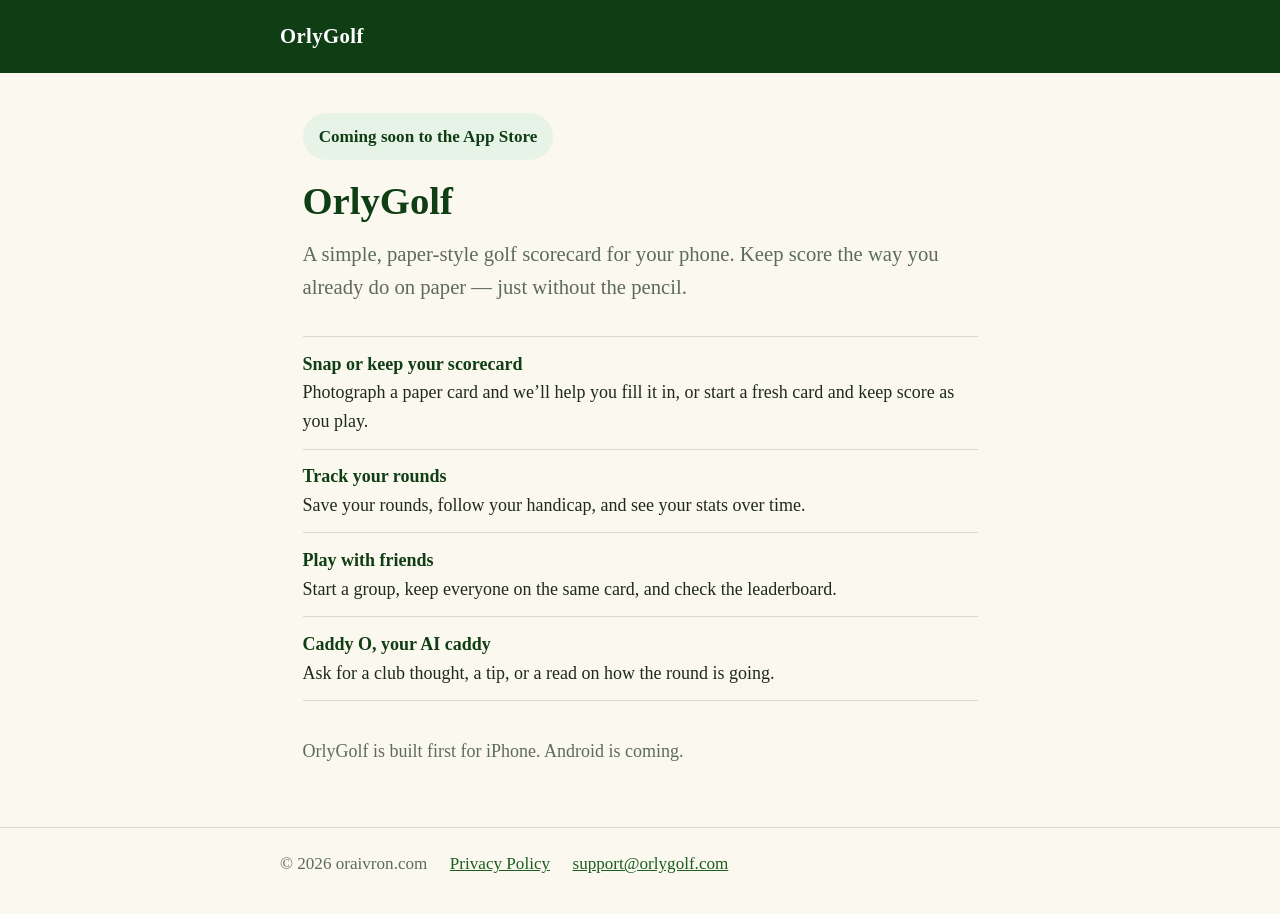
==== index.html @ fd31eb4f "Show oraivron.com as operator instead of personal name" ====
<!DOCTYPE html>
<html lang="en">
<head>
  <meta charset="utf-8">
  <meta name="viewport" content="width=device-width, initial-scale=1">
  <title>OrlyGolf — a simple, paper-style golf scorecard</title>
  <meta name="description" content="OrlyGolf is a simple, paper-style golf scorecard app. Snap or keep your scorecard, track rounds, handicap and stats, play with friends, and ask Caddy O, your AI caddy.">
  <link rel="canonical" href="https://orlygolf.com/">
  <link rel="stylesheet" href="styles.css">
</head>
<body>
  <header>
    <div class="wrap"><a class="brand" href="./">OrlyGolf</a></div>
  </header>
  <main>
    <p class="badge">Coming soon to the App Store</p>
    <h1>OrlyGolf</h1>
    <p class="lede">A simple, paper-style golf scorecard for your phone. Keep score the way you already do on paper — just without the pencil.</p>

    <ul class="features">
      <li>
        <strong>Snap or keep your scorecard</strong>
        Photograph a paper card and we’ll help you fill it in, or start a fresh card and keep score as you play.
      </li>
      <li>
        <strong>Track your rounds</strong>
        Save your rounds, follow your handicap, and see your stats over time.
      </li>
      <li>
        <strong>Play with friends</strong>
        Start a group, keep everyone on the same card, and check the leaderboard.
      </li>
      <li>
        <strong>Caddy O, your AI caddy</strong>
        Ask for a club thought, a tip, or a read on how the round is going.
      </li>
    </ul>

    <p class="note">OrlyGolf is built first for iPhone. Android is coming.</p>
  </main>
  <footer>
    <div class="wrap">
      <span>© 2026 oraivron.com</span>
      <a href="privacy.html">Privacy Policy</a>
      <a href="mailto:support@orlygolf.com">support@orlygolf.com</a>
    </div>
  </footer>
</body>
</html>
---- styles.css ----
:root {
  --green: #1b5e20;
  --green-dark: #0f3d14;
  --green-light: #e8f3e8;
  --paper: #fbf8ef;
  --ink: #1f2a1f;
  --ink-soft: #5d6b5d;
  --line: #d5dcd5;
  --white: #ffffff;
}

* { box-sizing: border-box; }

html, body {
  margin: 0;
  padding: 0;
  background: var(--paper);
  color: var(--ink);
  font-family: "Source Serif 4", "Iowan Old Style", "Palatino Linotype", Palatino, "Book Antiqua", Georgia, serif;
  line-height: 1.6;
  font-size: 18px;
}

a { color: var(--green); }
a:hover { color: var(--green-dark); }

header {
  background: var(--green-dark);
  color: var(--white);
  padding: 1.1rem 1.25rem;
}

header .wrap, main, footer .wrap {
  max-width: 40rem;
  margin: 0 auto;
}

.brand {
  font-weight: 700;
  letter-spacing: 0.02em;
  color: var(--white);
  text-decoration: none;
  font-size: 1.15rem;
}

.brand:hover { color: var(--green-light); }

main { padding: 2.25rem 1.25rem 3rem; }

h1 {
  font-size: 2.15rem;
  line-height: 1.2;
  margin: 0 0 0.75rem;
  color: var(--green-dark);
}

h2 {
  font-size: 1.2rem;
  margin: 2rem 0 0.5rem;
  color: var(--green-dark);
}

.lede {
  font-size: 1.15rem;
  color: var(--ink-soft);
  margin: 0 0 1.75rem;
}

.features {
  list-style: none;
  padding: 0;
  margin: 0 0 2rem;
}

.features li {
  padding: 0.7rem 0;
  border-top: 1px solid var(--line);
}

.features li:last-child { border-bottom: 1px solid var(--line); }

.features strong {
  display: block;
  color: var(--green-dark);
}

.badge {
  display: inline-block;
  background: var(--green-light);
  color: var(--green-dark);
  font-weight: 700;
  font-size: 0.95rem;
  padding: 0.55rem 0.9rem;
  border-radius: 999px;
  margin: 0 0 1rem;
}

.note { color: var(--ink-soft); margin: 0 0 0.4rem; }

footer {
  border-top: 1px solid var(--line);
  padding: 1.25rem 1.25rem 2rem;
  color: var(--ink-soft);
  font-size: 0.95rem;
}

footer .wrap { display: flex; flex-wrap: wrap; gap: 0.5rem 1.25rem; }

.policy p { margin: 0 0 0.9rem; }
.policy ul { margin: 0 0 0.9rem; padding-left: 1.2rem; }
.updated { color: var(--ink-soft); font-size: 0.95rem; margin-bottom: 1.5rem; }
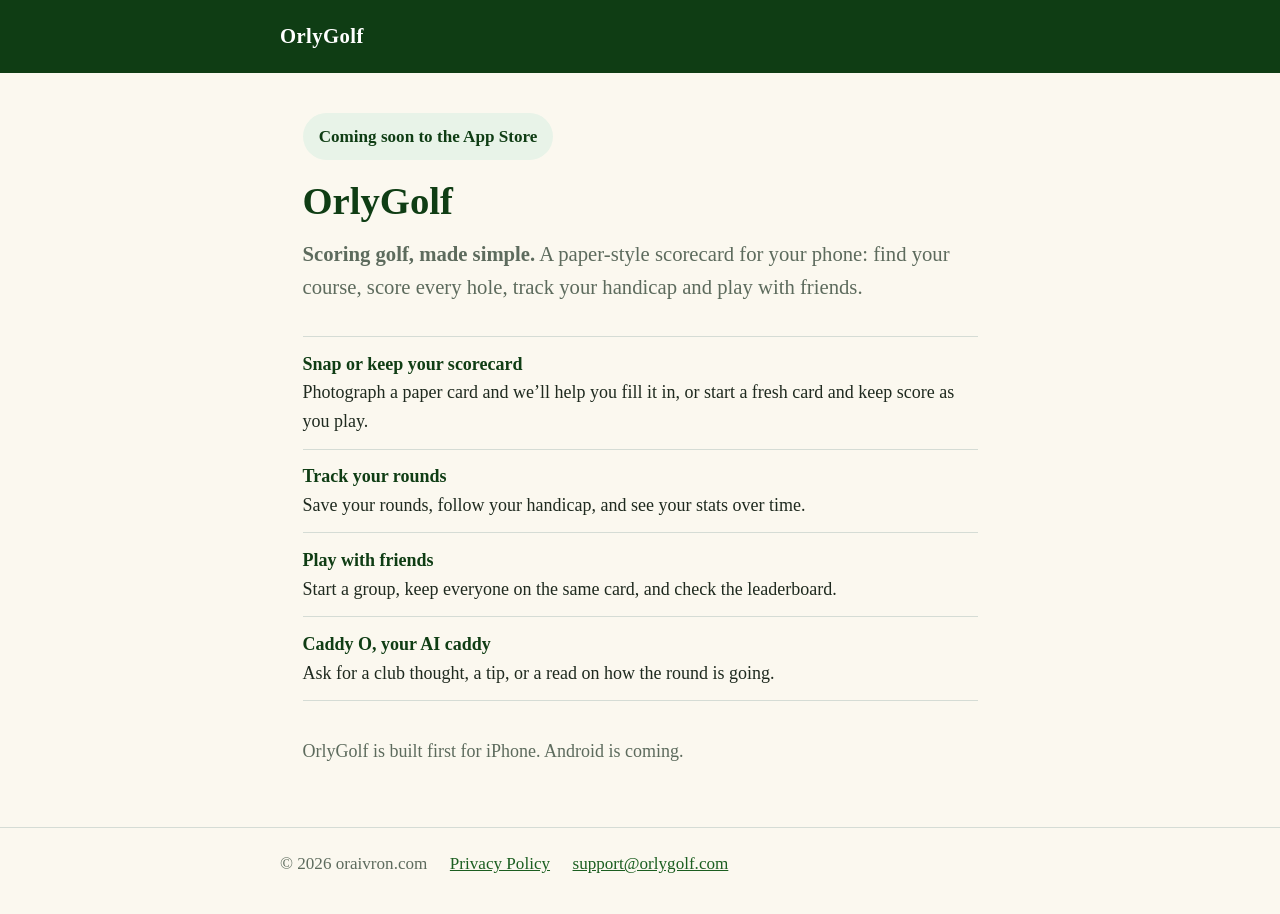
==== commit 9202d93e: "Site: scoring golf, made simple (title, description, intro) Co-Authored-By: Claude Sonnet 5.5 <norep" ====
--- a/index.html
+++ b/index.html
@@ -3,8 +3,8 @@
 <head>
   <meta charset="utf-8">
   <meta name="viewport" content="width=device-width, initial-scale=1">
-  <title>OrlyGolf — a simple, paper-style golf scorecard</title>
-  <meta name="description" content="OrlyGolf is a simple, paper-style golf scorecard app. Snap or keep your scorecard, track rounds, handicap and stats, play with friends, and ask Caddy O, your AI caddy.">
+  <title>OrlyGolf — scoring golf, made simple</title>
+  <meta name="description" content="OrlyGolf: scoring golf, made simple. A paper-style golf scorecard app. Snap or keep your scorecard, track rounds, handicap and stats, play with friends, and ask Caddy O, your AI caddy.">
   <link rel="canonical" href="https://orlygolf.com/">
   <link rel="stylesheet" href="styles.css">
 </head>
@@ -15,7 +15,7 @@
   <main>
     <p class="badge">Coming soon to the App Store</p>
     <h1>OrlyGolf</h1>
-    <p class="lede">A simple, paper-style golf scorecard for your phone. Keep score the way you already do on paper — just without the pencil.</p>
+    <p class="lede"><strong>Scoring golf, made simple.</strong> A paper-style scorecard for your phone: find your course, score every hole, track your handicap and play with friends.</p>
 
     <ul class="features">
       <li>
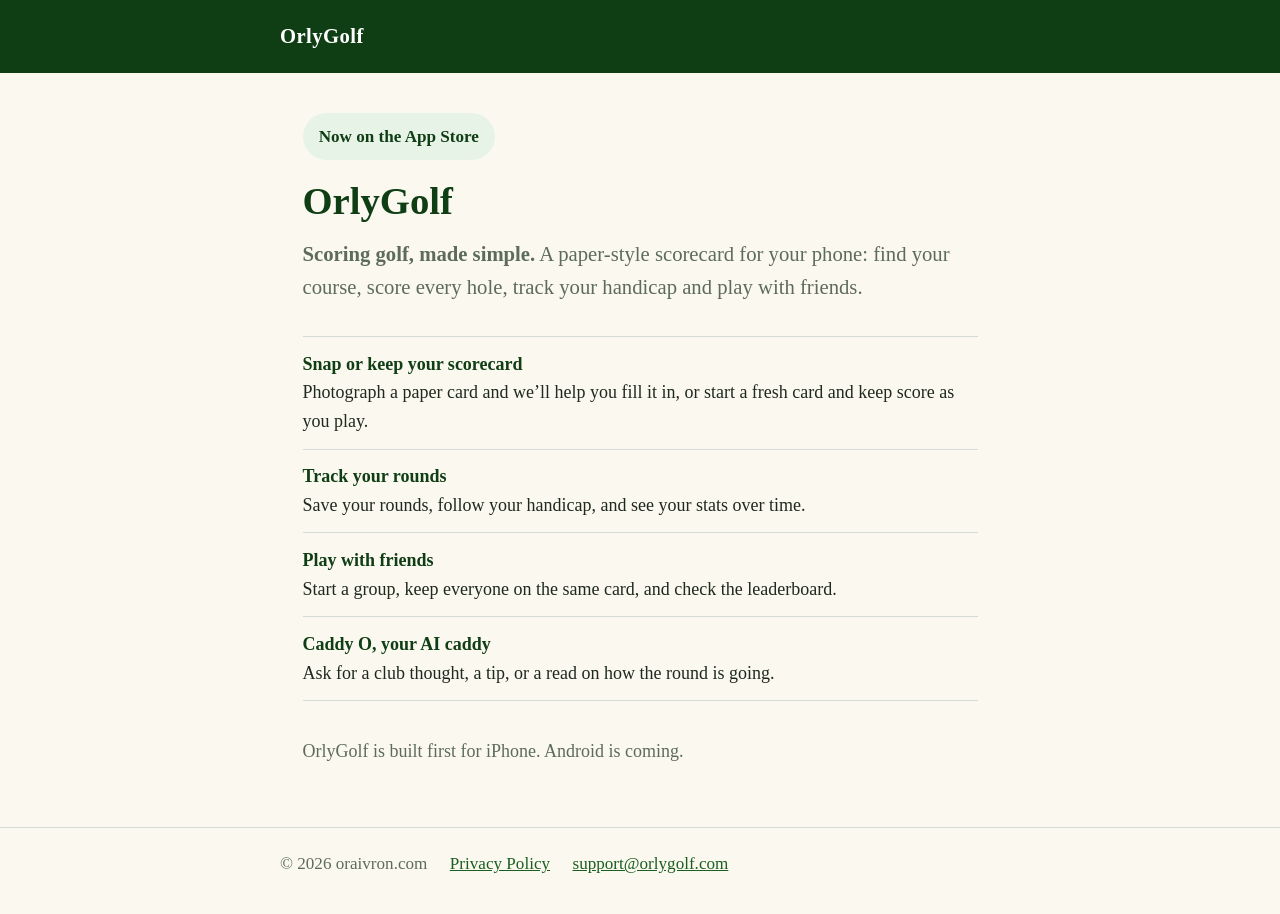
==== commit 372bdac7: "Site: now on the App Store (link) Co-Authored-By: Claude Sonnet 5.5 <noreply@anthropic.com>" ====
--- a/index.html
+++ b/index.html
@@ -13,7 +13,7 @@
     <div class="wrap"><a class="brand" href="./">OrlyGolf</a></div>
   </header>
   <main>
-    <p class="badge">Coming soon to the App Store</p>
+    <p class="badge"><a href="https://apps.apple.com/app/id6838043025" style="color:inherit;text-decoration:none">Now on the App Store</a></p>
     <h1>OrlyGolf</h1>
     <p class="lede"><strong>Scoring golf, made simple.</strong> A paper-style scorecard for your phone: find your course, score every hole, track your handicap and play with friends.</p>
 
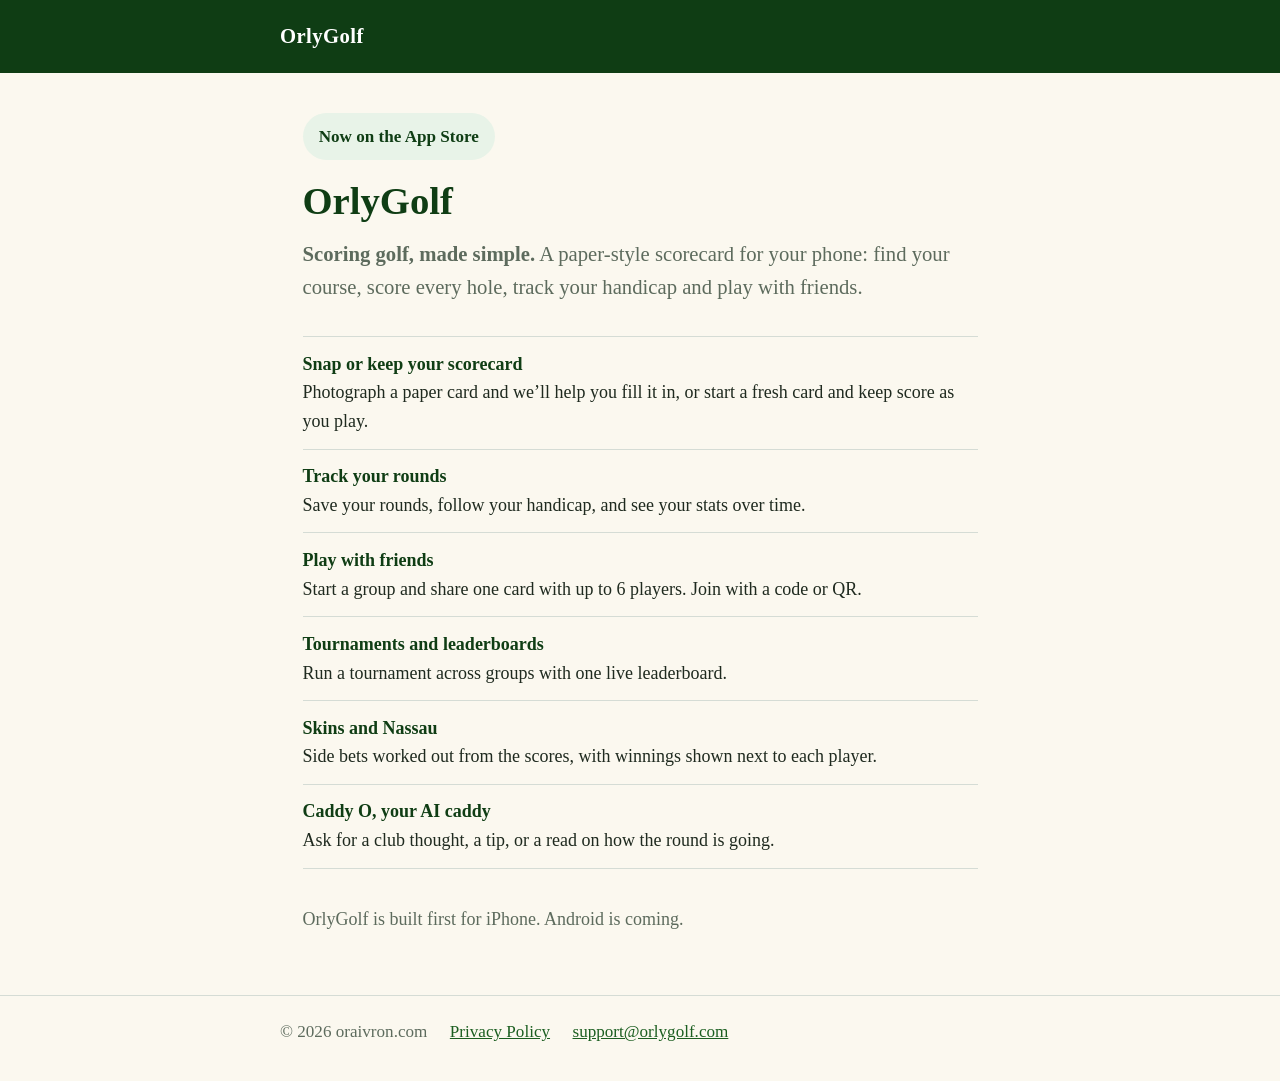
==== commit 75ae3151: "Site: groups, tournaments/leaderboards, skins and Nassau Co-Authored-By: Claude Sonnet 5.5 <noreply@" ====
--- a/index.html
+++ b/index.html
@@ -28,7 +28,15 @@
       </li>
       <li>
         <strong>Play with friends</strong>
-        Start a group, keep everyone on the same card, and check the leaderboard.
+        Start a group and share one card with up to 6 players. Join with a code or QR.
+      </li>
+      <li>
+        <strong>Tournaments and leaderboards</strong>
+        Run a tournament across groups with one live leaderboard.
+      </li>
+      <li>
+        <strong>Skins and Nassau</strong>
+        Side bets worked out from the scores, with winnings shown next to each player.
       </li>
       <li>
         <strong>Caddy O, your AI caddy</strong>
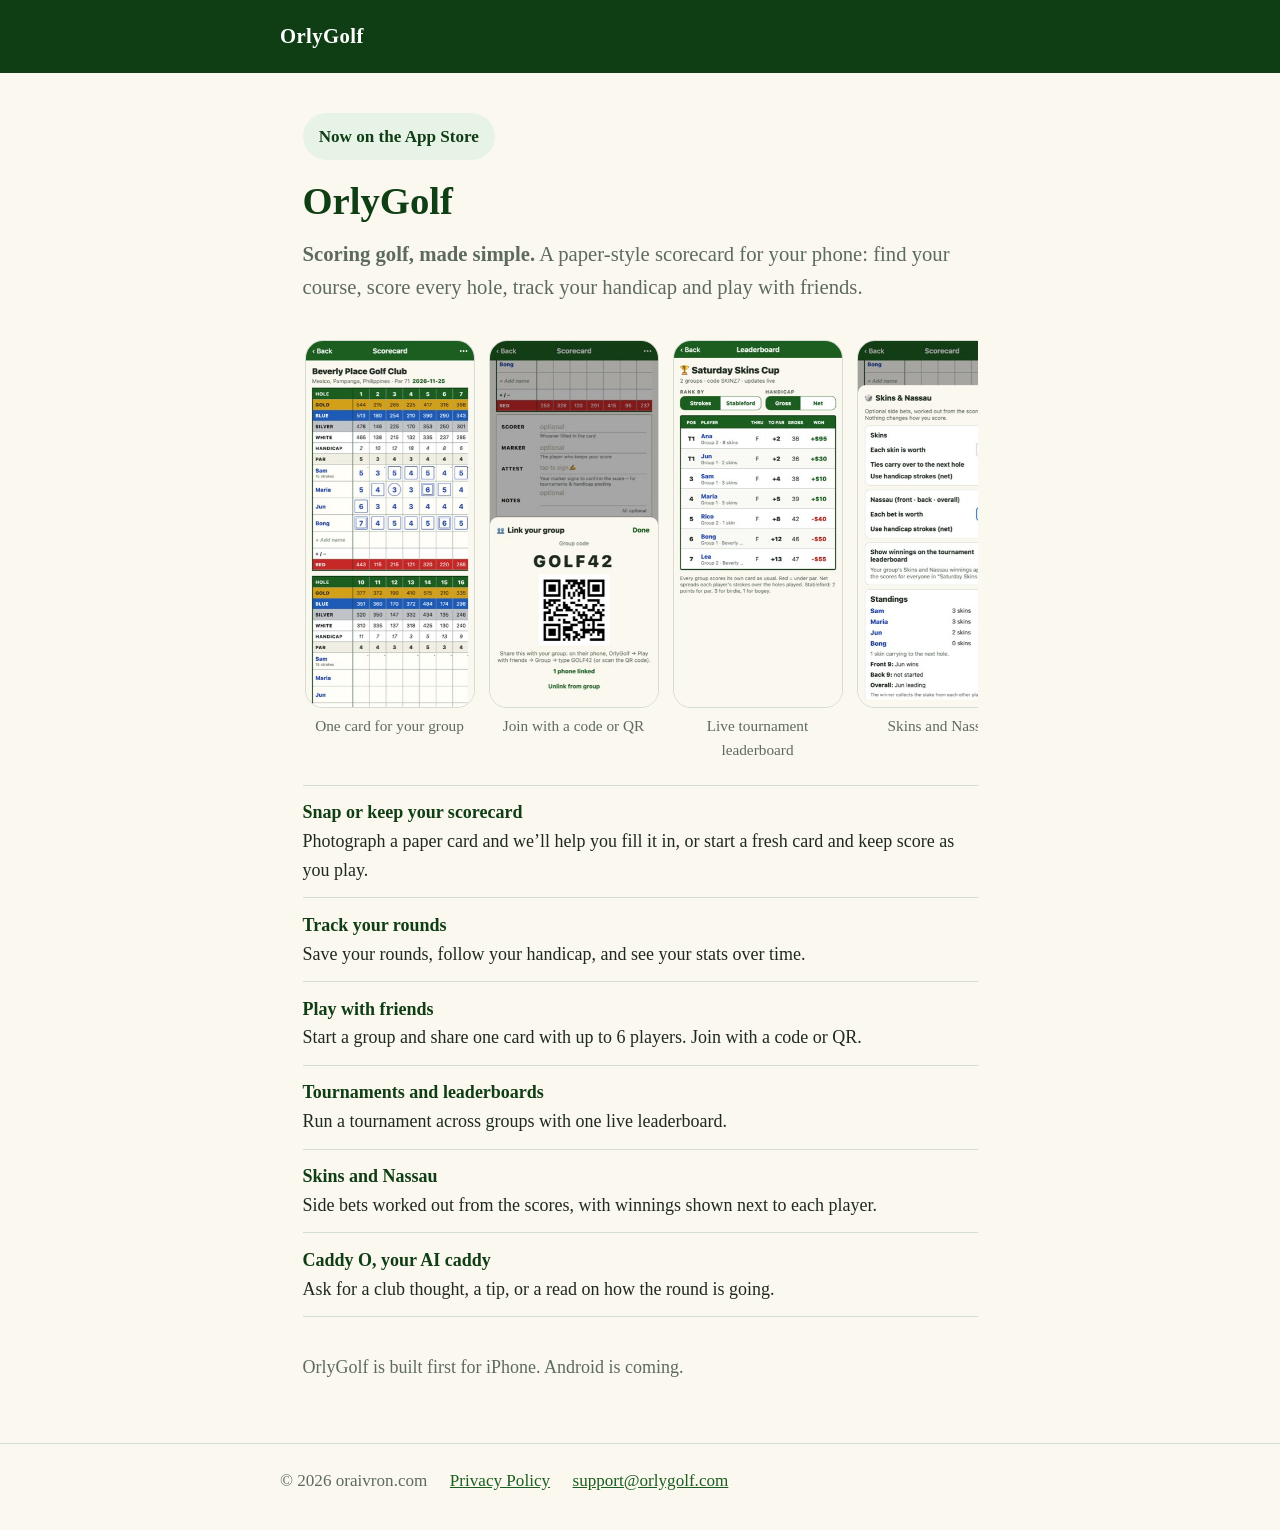
==== commit 28824626: "Site: screenshots row (4 images, 180 KB, lazy-loaded, with captions and alt text) Co-Authored-By: Cl" ====
--- a/index.html
+++ b/index.html
@@ -16,6 +16,13 @@
     <p class="badge"><a href="https://apps.apple.com/app/id6838043025" style="color:inherit;text-decoration:none">Now on the App Store</a></p>
     <h1>OrlyGolf</h1>
     <p class="lede"><strong>Scoring golf, made simple.</strong> A paper-style scorecard for your phone: find your course, score every hole, track your handicap and play with friends.</p>
+
+    <section class="shots" aria-label="Screenshots">
+      <figure><img src="img/scorecard.jpg" alt="A group of four golfers on one scorecard" width="294" height="640" loading="lazy"><figcaption>One card for your group</figcaption></figure>
+      <figure><img src="img/group.jpg" alt="Group code and QR code to join the card" width="294" height="640" loading="lazy"><figcaption>Join with a code or QR</figcaption></figure>
+      <figure><img src="img/leaderboard.jpg" alt="Tournament leaderboard with winnings" width="294" height="640" loading="lazy"><figcaption>Live tournament leaderboard</figcaption></figure>
+      <figure><img src="img/skins.jpg" alt="Skins and Nassau standings" width="294" height="640" loading="lazy"><figcaption>Skins and Nassau</figcaption></figure>
+    </section>
 
     <ul class="features">
       <li>
--- a/styles.css
+++ b/styles.css
@@ -109,3 +109,9 @@
 .policy p { margin: 0 0 0.9rem; }
 .policy ul { margin: 0 0 0.9rem; padding-left: 1.2rem; }
 .updated { color: var(--ink-soft); font-size: 0.95rem; margin-bottom: 1.5rem; }
+
+/* screenshots row: scrolls sideways on small screens */
+.shots { display: flex; gap: 14px; overflow-x: auto; padding: 4px 2px 14px; margin: 22px 0 8px; -webkit-overflow-scrolling: touch; }
+.shots figure { margin: 0; flex: 0 0 auto; width: 170px; text-align: center; }
+.shots img { width: 100%; height: auto; border: 1px solid var(--line); border-radius: 18px; background: var(--white); display: block; }
+.shots figcaption { margin-top: 6px; font-size: 0.85rem; color: var(--ink-soft); }
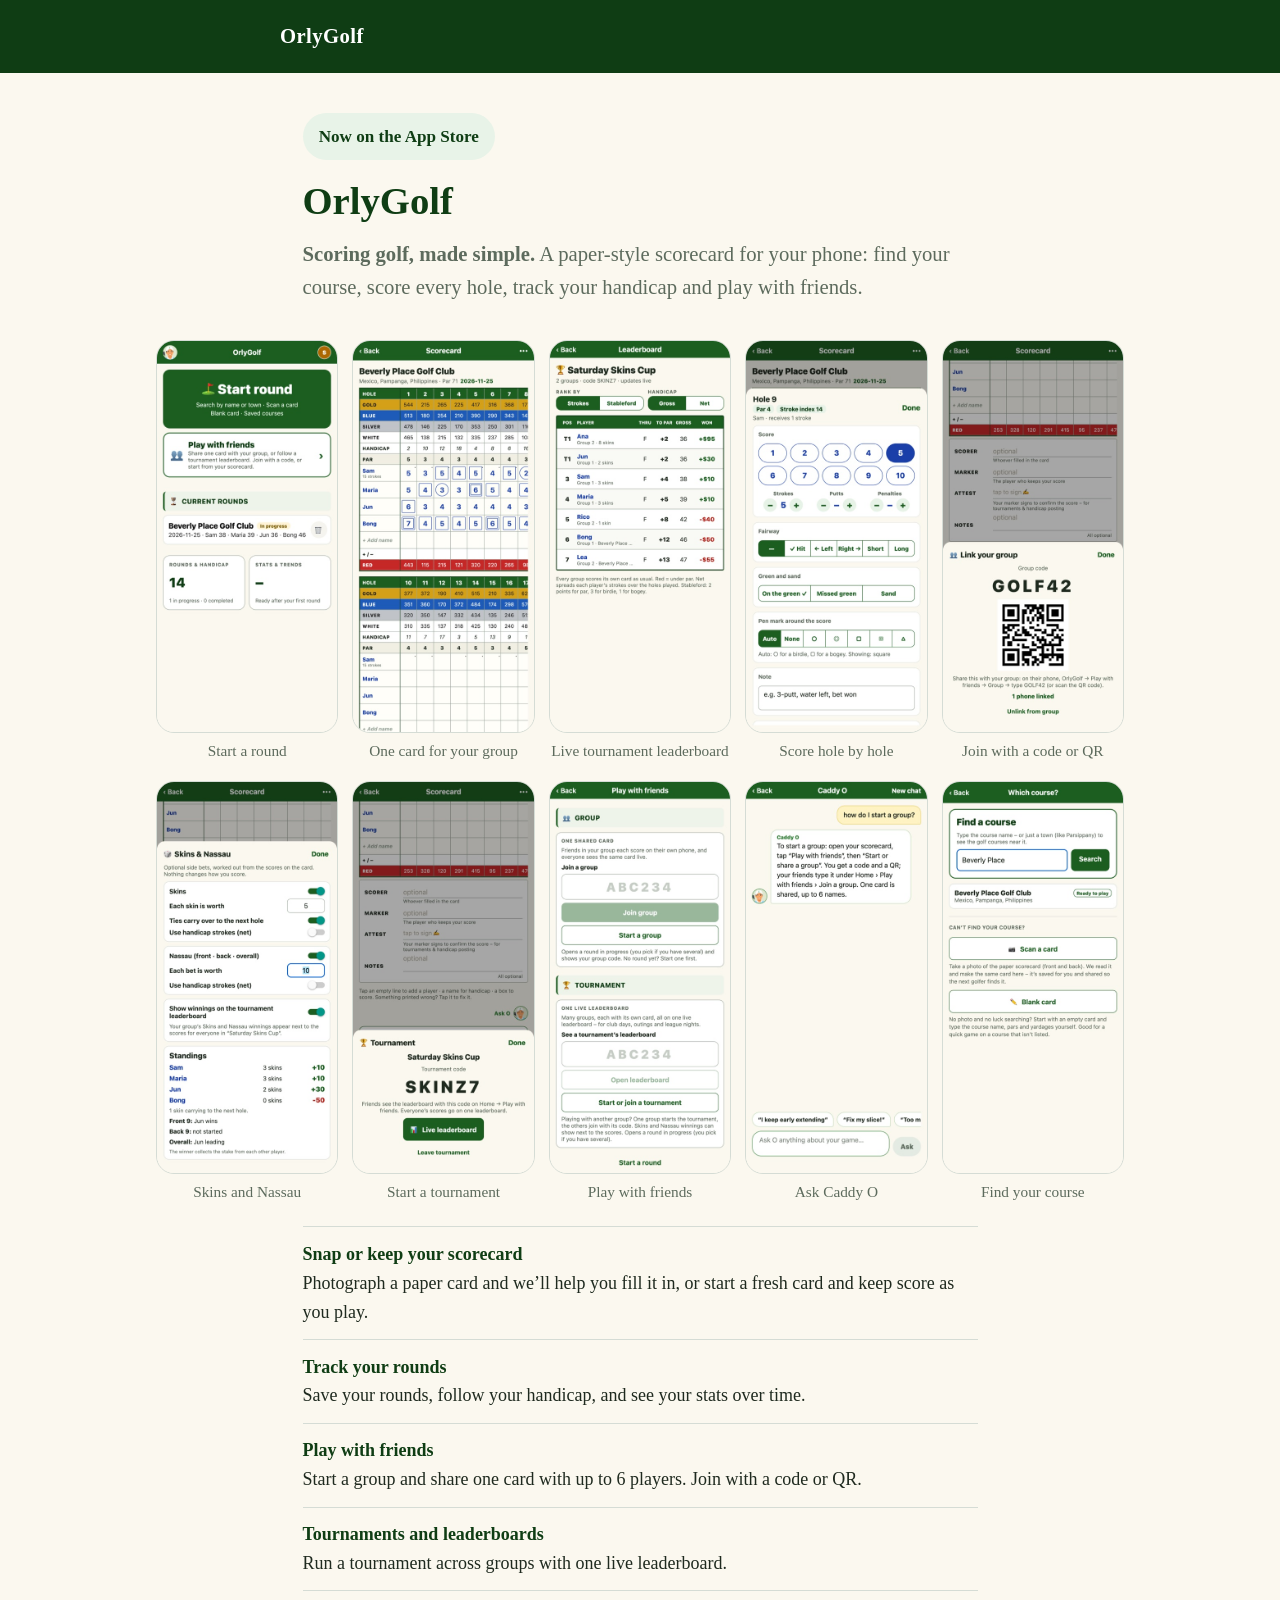
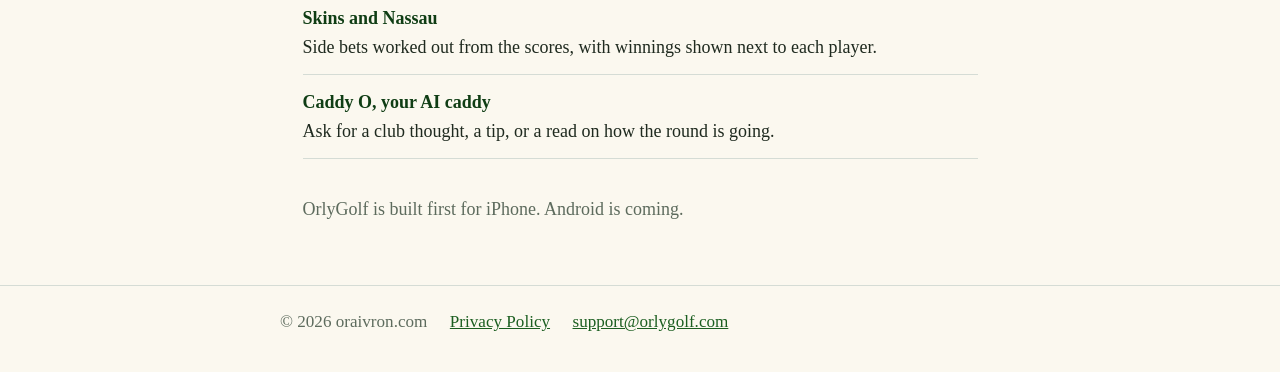
==== commit 1a35a5be: "Site: all ten 1.0.2 App Store screenshots, two rows on wide screens Co-Authored-By: Claude Sonnet 5." ====
--- a/index.html
+++ b/index.html
@@ -18,10 +18,16 @@
     <p class="lede"><strong>Scoring golf, made simple.</strong> A paper-style scorecard for your phone: find your course, score every hole, track your handicap and play with friends.</p>
 
     <section class="shots" aria-label="Screenshots">
-      <figure><img src="img/scorecard.jpg" alt="A group of four golfers on one scorecard" width="294" height="640" loading="lazy"><figcaption>One card for your group</figcaption></figure>
-      <figure><img src="img/group.jpg" alt="Group code and QR code to join the card" width="294" height="640" loading="lazy"><figcaption>Join with a code or QR</figcaption></figure>
-      <figure><img src="img/leaderboard.jpg" alt="Tournament leaderboard with winnings" width="294" height="640" loading="lazy"><figcaption>Live tournament leaderboard</figcaption></figure>
-      <figure><img src="img/skins.jpg" alt="Skins and Nassau standings" width="294" height="640" loading="lazy"><figcaption>Skins and Nassau</figcaption></figure>
+      <figure><img src="img/home.jpg" alt="Home screen with Start round, Play with friends, current round and handicap." width="440" height="954" loading="lazy"><figcaption>Start a round</figcaption></figure>
+      <figure><img src="img/scorecard-group.jpg" alt="Scorecard for Beverly Place Golf Club with four players and nine holes of scores." width="440" height="954" loading="lazy"><figcaption>One card for your group</figcaption></figure>
+      <figure><img src="img/leaderboard.jpg" alt="Tournament leaderboard with position, to par, gross and winnings per player." width="440" height="954" loading="lazy"><figcaption>Live tournament leaderboard</figcaption></figure>
+      <figure><img src="img/score-popup.jpg" alt="Score entry pop-up with number buttons over the scorecard." width="440" height="954" loading="lazy"><figcaption>Score hole by hole</figcaption></figure>
+      <figure><img src="img/group-code.jpg" alt="Group code GOLF42 with a QR code to join the shared card." width="440" height="954" loading="lazy"><figcaption>Join with a code or QR</figcaption></figure>
+      <figure><img src="img/skins-nassau.jpg" alt="Skins and Nassau settings and standings with money won and lost." width="440" height="954" loading="lazy"><figcaption>Skins and Nassau</figcaption></figure>
+      <figure><img src="img/tournament.jpg" alt="Tournament sheet showing the code for Saturday Skins Cup." width="440" height="954" loading="lazy"><figcaption>Start a tournament</figcaption></figure>
+      <figure><img src="img/play-with-friends.jpg" alt="Play with friends screen with Group and Tournament sections." width="440" height="954" loading="lazy"><figcaption>Play with friends</figcaption></figure>
+      <figure><img src="img/caddy-o.jpg" alt="Caddy O chat answering how to start a group." width="440" height="954" loading="lazy"><figcaption>Ask Caddy O</figcaption></figure>
+      <figure><img src="img/find-your-course.jpg" alt="Course search results with Full card and Your card tags." width="440" height="954" loading="lazy"><figcaption>Find your course</figcaption></figure>
     </section>
 
     <ul class="features">
--- a/styles.css
+++ b/styles.css
@@ -115,3 +115,9 @@
 .shots figure { margin: 0; flex: 0 0 auto; width: 170px; text-align: center; }
 .shots img { width: 100%; height: auto; border: 1px solid var(--line); border-radius: 18px; background: var(--white); display: block; }
 .shots figcaption { margin-top: 6px; font-size: 0.85rem; color: var(--ink-soft); }
+/* wider screens: all ten in two rows, wider than the text column */
+@media (min-width: 46rem) {
+  .shots { display: grid; grid-template-columns: repeat(5, 1fr); gap: 18px 14px; overflow: visible;
+    width: min(54rem, calc(100vw - 3rem)); margin-left: 50%; transform: translateX(-50%); }
+  .shots figure { width: auto; }
+}
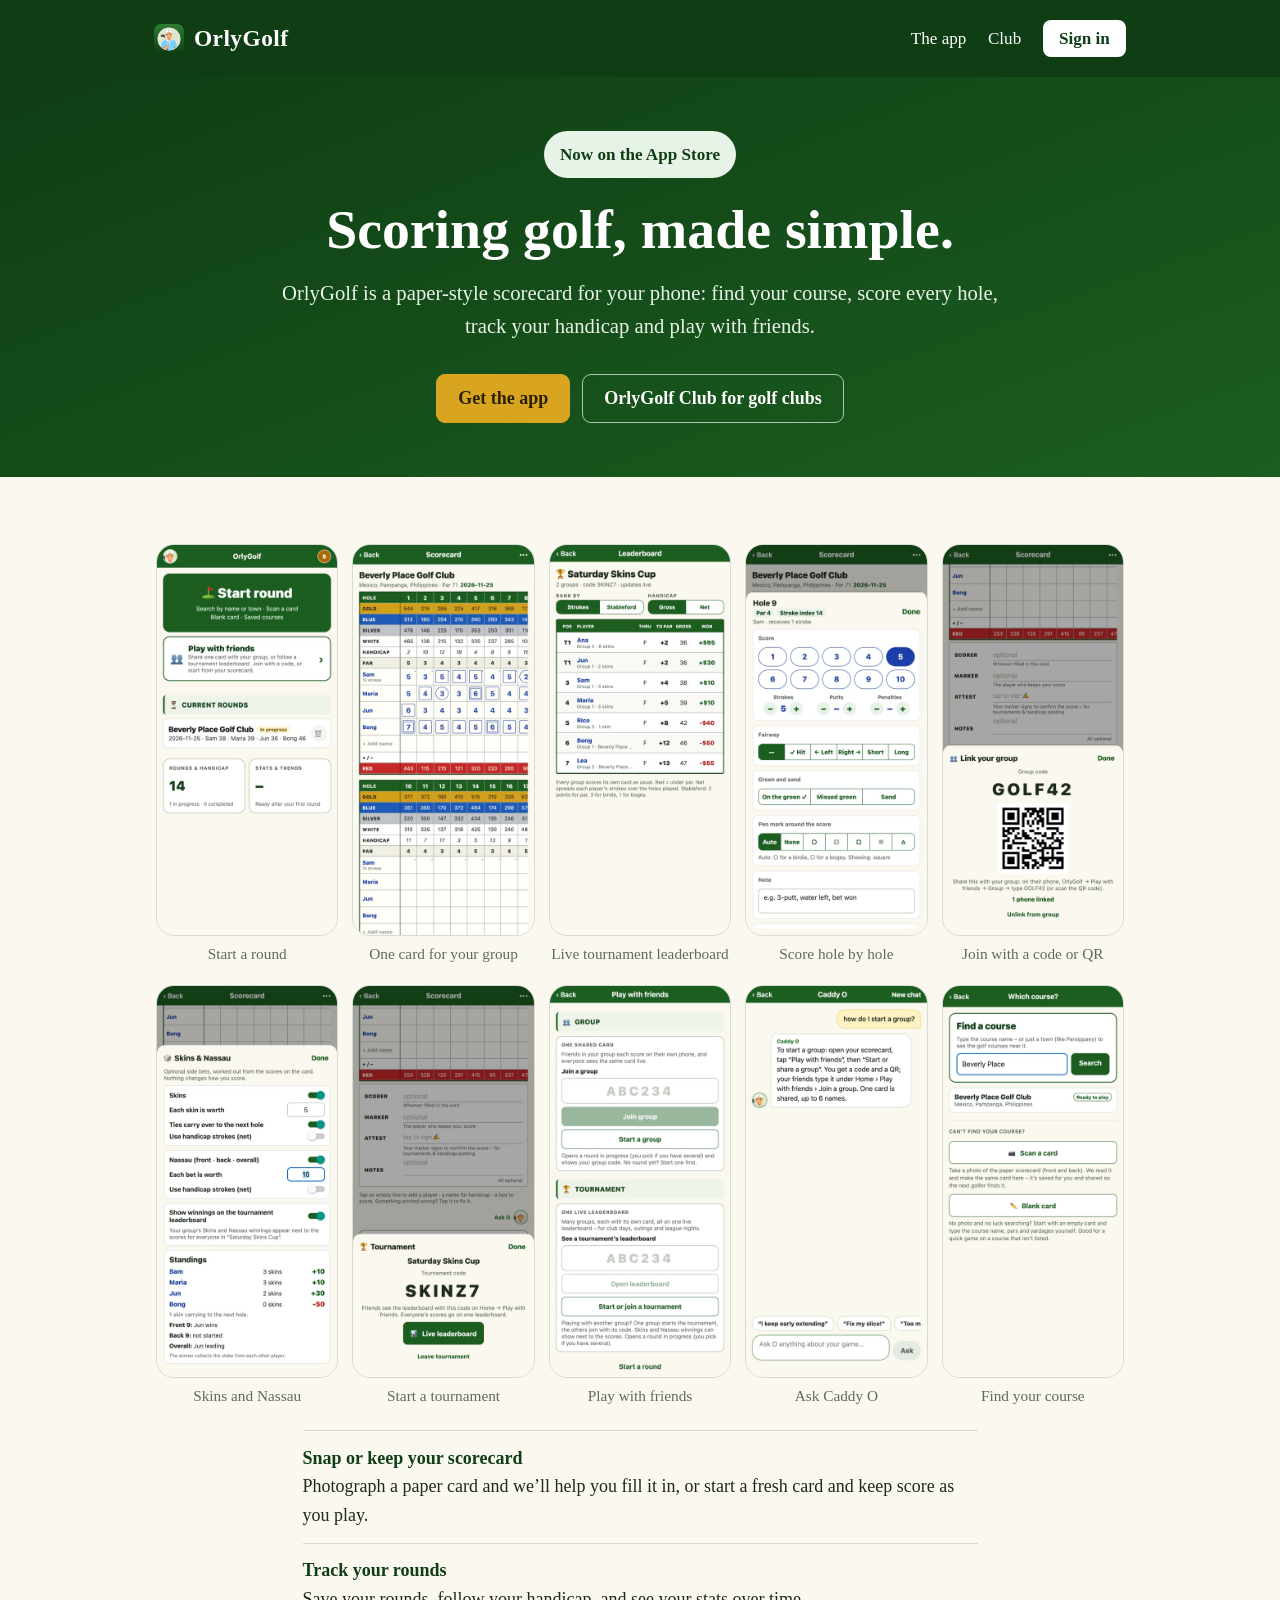
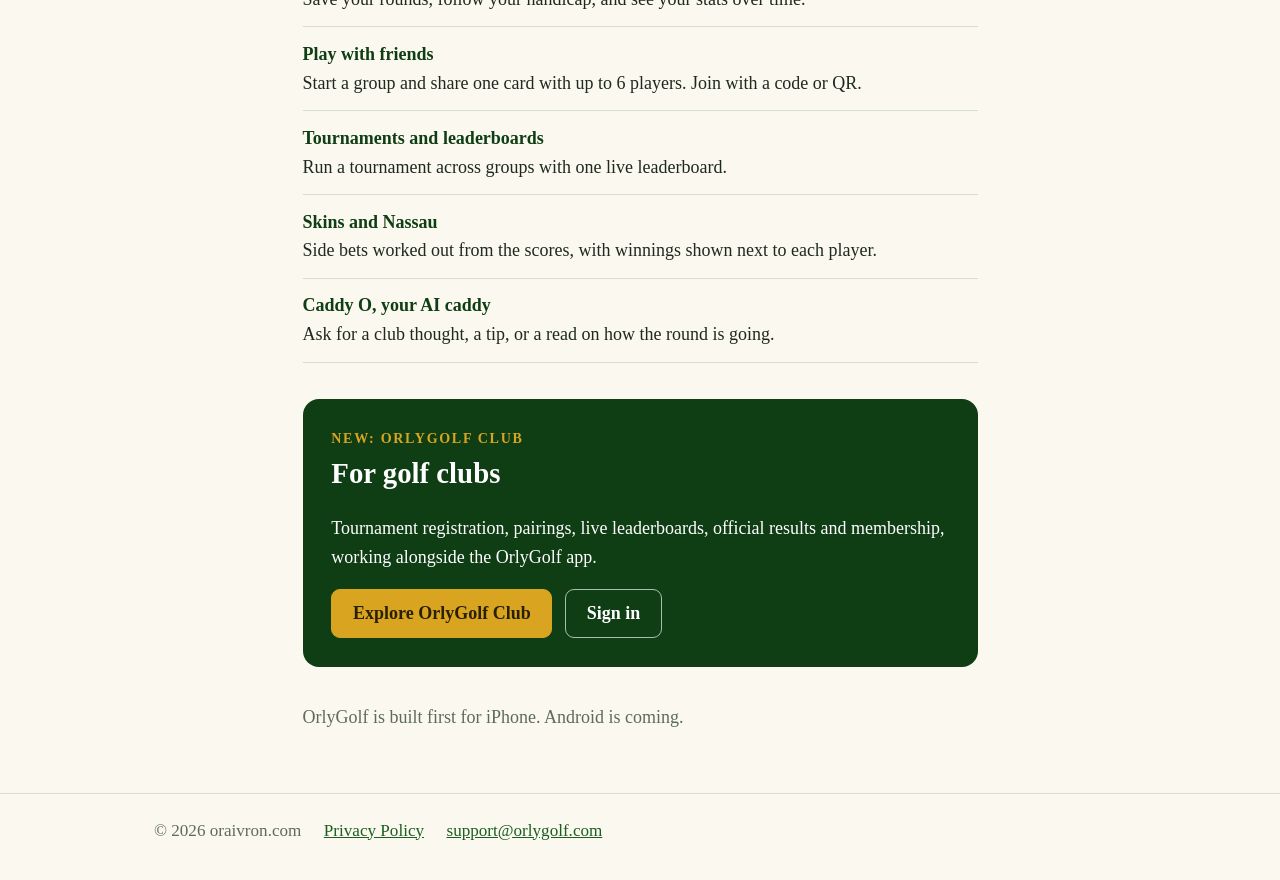
==== commit 100352d3: "Add OrlyGolf Club prototype, site menu and home hero Co-Authored-By: Claude Sonnet 5.5 <noreply@anth" ====
--- a/index.html
+++ b/index.html
@@ -6,17 +6,23 @@
   <title>OrlyGolf — scoring golf, made simple</title>
   <meta name="description" content="OrlyGolf: scoring golf, made simple. A paper-style golf scorecard app. Snap or keep your scorecard, track rounds, handicap and stats, play with friends, and ask Caddy O, your AI caddy.">
   <link rel="canonical" href="https://orlygolf.com/">
+  <link rel="icon" href="img/icon.png">
   <link rel="stylesheet" href="styles.css">
 </head>
 <body>
   <header>
-    <div class="wrap"><a class="brand" href="./">OrlyGolf</a></div>
+    <div class="wrap"><a class="brand" href="./"><img src="img/icon.png" alt="" width="30" height="30">OrlyGolf</a>
+      <nav aria-label="Main"><a href="./">The app</a><a href="club/">Club</a><a class="signin" href="club/#/login">Sign in</a></nav></div>
   </header>
+  <section class="hero">
+    <div class="wrap">
+      <p class="badge"><a href="https://apps.apple.com/app/id6838043025">Now on the App Store</a></p>
+      <h1>Scoring golf, made simple.</h1>
+      <p class="lede">OrlyGolf is a paper-style scorecard for your phone: find your course, score every hole, track your handicap and play with friends.</p>
+      <p class="actions"><a class="button" href="https://apps.apple.com/app/id6838043025">Get the app</a><a class="button outline" href="club/">OrlyGolf Club for golf clubs</a></p>
+    </div>
+  </section>
   <main>
-    <p class="badge"><a href="https://apps.apple.com/app/id6838043025" style="color:inherit;text-decoration:none">Now on the App Store</a></p>
-    <h1>OrlyGolf</h1>
-    <p class="lede"><strong>Scoring golf, made simple.</strong> A paper-style scorecard for your phone: find your course, score every hole, track your handicap and play with friends.</p>
-
     <section class="shots" aria-label="Screenshots">
       <figure><img src="img/home.jpg" alt="Home screen with Start round, Play with friends, current round and handicap." width="440" height="954" loading="lazy"><figcaption>Start a round</figcaption></figure>
       <figure><img src="img/scorecard-group.jpg" alt="Scorecard for Beverly Place Golf Club with four players and nine holes of scores." width="440" height="954" loading="lazy"><figcaption>One card for your group</figcaption></figure>
@@ -57,6 +63,13 @@
       </li>
     </ul>
 
+    <aside class="club-promo">
+      <p class="eyebrow">New: OrlyGolf Club</p>
+      <h2>For golf clubs</h2>
+      <p>Tournament registration, pairings, live leaderboards, official results and membership, working alongside the OrlyGolf app.</p>
+      <p class="actions"><a class="button" href="club/">Explore OrlyGolf Club</a><a class="button outline" href="club/#/login">Sign in</a></p>
+    </aside>
+
     <p class="note">OrlyGolf is built first for iPhone. Android is coming.</p>
   </main>
   <footer>
--- a/styles.css
+++ b/styles.css
@@ -121,3 +121,28 @@
     width: min(54rem, calc(100vw - 3rem)); margin-left: 50%; transform: translateX(-50%); }
   .shots figure { width: auto; }
 }
+
+/* site navigation, home hero and OrlyGolf Club */
+header .wrap { display: flex; justify-content: space-between; align-items: center; gap: 1rem; max-width: 54rem; }
+.brand { display: inline-flex; align-items: center; gap: 0.55rem; font-size: 1.3rem; }
+.brand img { border-radius: 7px; }
+header nav { display: flex; align-items: center; gap: 1.2rem; font-size: 0.95rem; }
+header nav a { color: var(--white); text-decoration: none; white-space: nowrap; }
+header nav a:hover { text-decoration: underline; }
+header nav a.signin { background: var(--white); color: var(--green-dark); padding: 0.25rem 0.9rem; border-radius: 8px; font-weight: 700; }
+footer .wrap { max-width: 54rem; }
+.hero { background: linear-gradient(160deg, var(--green-dark), var(--green)); color: var(--white); padding: 3rem 1.25rem; text-align: center; }
+.hero .wrap { max-width: 40rem; margin: 0 auto; }
+.hero h1 { color: var(--white); font-size: clamp(2.1rem, 6vw, 3.1rem); }
+.hero .lede { color: var(--green-light); }
+.hero .badge a { color: inherit; text-decoration: none; }
+.actions { display: flex; flex-wrap: wrap; gap: 0.7rem; margin: 0; }
+.hero .actions { justify-content: center; }
+.button { display: inline-block; background: #d9a521; color: #2a2000; border: 1px solid #d9a521; border-radius: 9px; padding: 0.5rem 1.15rem; font-weight: 700; text-decoration: none; font-size: 1rem; }
+.button:hover { color: #2a2000; filter: brightness(1.07); }
+.button.outline { background: transparent; color: var(--white); border-color: rgba(255,255,255,0.65); }
+.club-promo { background: var(--green-dark); color: var(--white); border-radius: 16px; padding: 1.6rem; margin: 0 0 2rem; }
+.club-promo h2 { color: var(--white); margin: 0 0 0.4rem; font-size: 1.6rem; }
+.club-promo .eyebrow { color: #d9a521; text-transform: uppercase; letter-spacing: 0.12em; font-size: 0.78rem; font-weight: 700; margin: 0; }
+.club-promo .button.outline:hover { color: var(--white); }
+@media (max-width: 26rem) { header nav { gap: 0.8rem; } header nav a:first-child { display: none; } }
